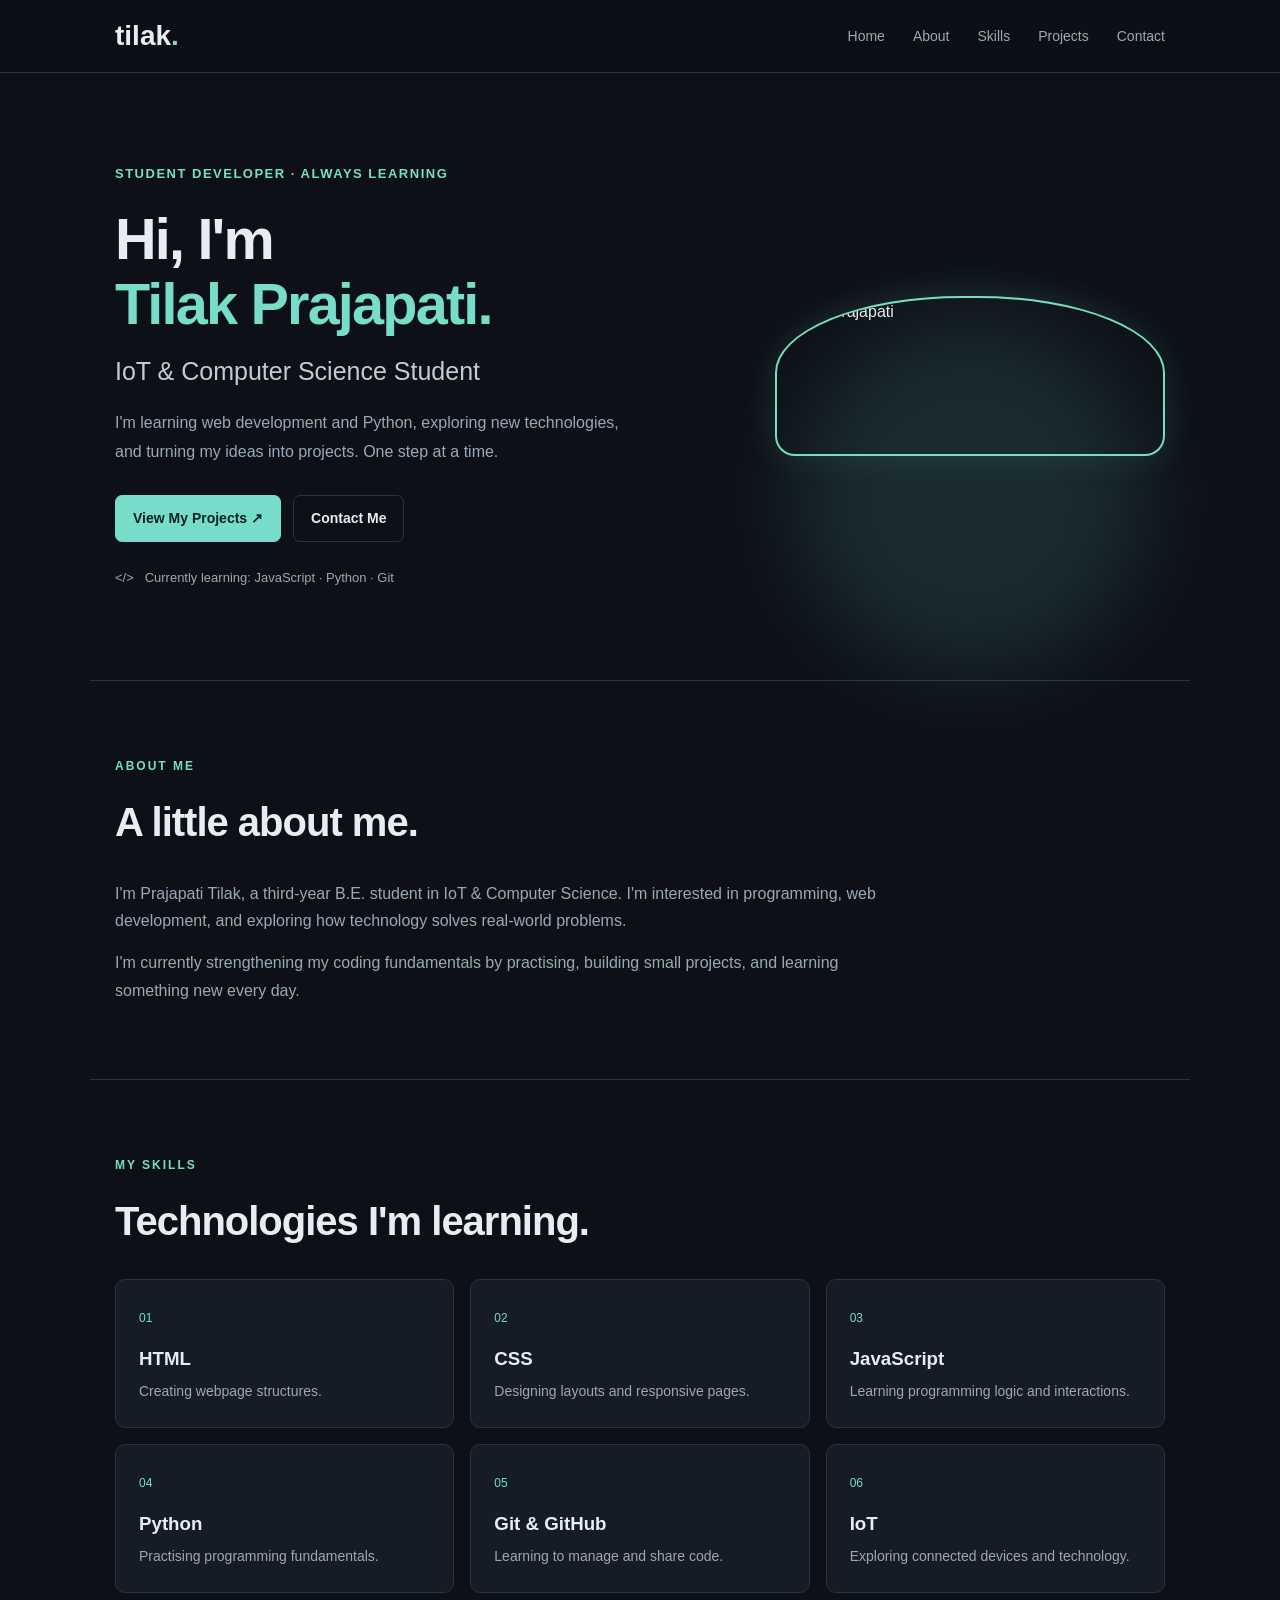
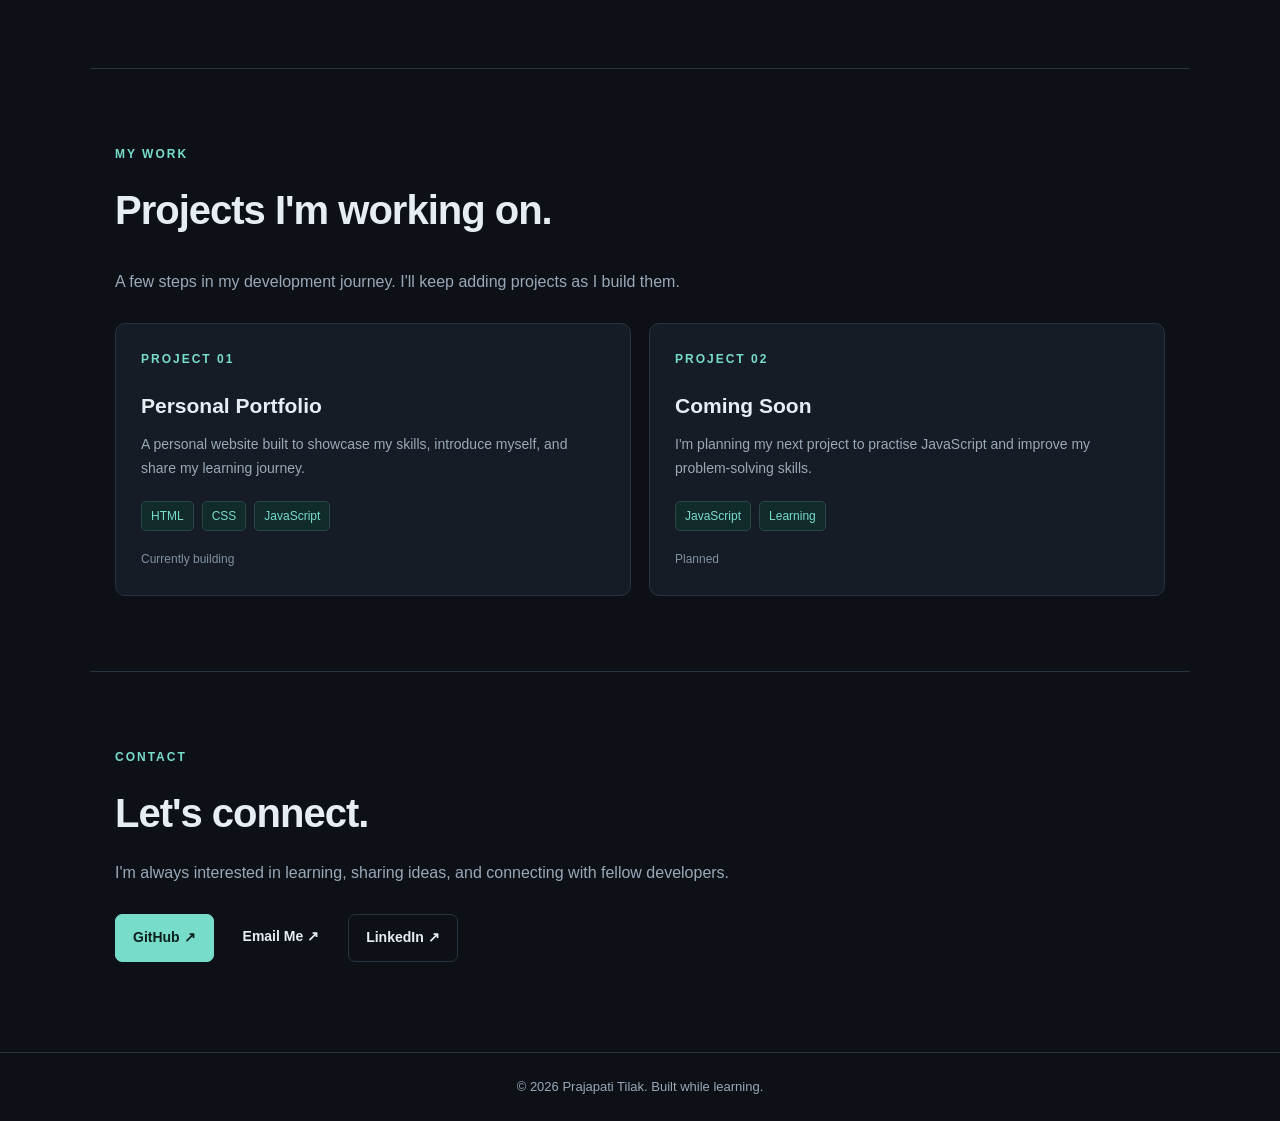
==== index.html @ 2ccaae22 "Update index.html" ====
<!DOCTYPE html>
<html lang="en">
<head>
    <meta charset="UTF-8">
    <meta name="viewport" content="width=device-width, initial-scale=1.0">

    <title>Prajapati Tilak | Developer Portfolio</title>

    <meta name="description"
          content="Prajapati Tilak — B.E. IoT and Computer Science student learning web development and Python.">

    <link rel="stylesheet" href="style.css">
</head>

<body>

    <!-- Navigation -->
    <header>
        <nav class="navbar">
            <a href="#home" class="logo">tilak<span>.</span></a>

            <button class="menu-btn" id="menuBtn" aria-label="Toggle menu">
                ☰
            </button>

            <ul class="nav-links" id="navLinks">
                <li><a href="#home">Home</a></li>
                <li><a href="#about">About</a></li>
                <li><a href="#skills">Skills</a></li>
                <li><a href="#projects">Projects</a></li>
                <li><a href="#contact">Contact</a></li>
            </ul>
        </nav>

    </header>

    <main>
<!-- Home -->
<section class="hero" id="home">

    <div class="hero-content">

        <p class="tagline">
            STUDENT DEVELOPER · ALWAYS LEARNING
        </p>

        <h1>
            Hi, I'm<br>
            <span class="hero-name">Tilak Prajapati.</span>
        </h1>

        <h2>IoT & Computer Science Student</h2>

        <p class="intro">
            I'm learning web development and Python,
            exploring new technologies, and turning
            my ideas into projects. One step at a time.
        </p>

        <div class="hero-buttons">
            <a href="#projects" class="btn primary-btn">
                View My Projects ↗
            </a>

            <a href="#contact" class="btn secondary-btn">
                Contact Me
            </a>
        </div>

        <p class="learning">
            &lt;/&gt; &nbsp; Currently learning: JavaScript · Python · Git
        </p>

    </div>

    <div class="hero-image">
        <div class="photo-glow"></div>

      <img
    src="./images/my photo.jpg"
    alt="Tilak Prajapati"
    class="profile-photo"
>
    </div>

</section>

        <!-- About -->
        <section class="section" id="about">
            <p class="section-label">ABOUT ME</p>

            <h2>A little about me.</h2>

            <div class="about-content">
                <p>
                    I'm Prajapati Tilak, a third-year B.E. student in
                    IoT & Computer Science. I'm interested in programming,
                    web development, and exploring how technology solves
                    real-world problems.
                </p>

                <p>
                    I'm currently strengthening my coding fundamentals
                    by practising, building small projects, and learning
                    something new every day.
                </p>
            </div>
        </section>

        <!-- Skills -->
        <section class="section" id="skills">
            <p class="section-label">MY SKILLS</p>

            <h2>Technologies I'm learning.</h2>

            <div class="skills-grid">
                <div class="card">
                    <span class="number">01</span>
                    <h3>HTML</h3>
                    <p>Creating webpage structures.</p>
                </div>

                <div class="card">
                    <span class="number">02</span>
                    <h3>CSS</h3>
                    <p>Designing layouts and responsive pages.</p>
                </div>

                <div class="card">
                    <span class="number">03</span>
                    <h3>JavaScript</h3>
                    <p>Learning programming logic and interactions.</p>
                </div>

                <div class="card">
                    <span class="number">04</span>
                    <h3>Python</h3>
                    <p>Practising programming fundamentals.</p>
                </div>

                <div class="card">
                    <span class="number">05</span>
                    <h3>Git & GitHub</h3>
                    <p>Learning to manage and share code.</p>
                </div>

                <div class="card">
                    <span class="number">06</span>
                    <h3>IoT</h3>
                    <p>Exploring connected devices and technology.</p>
                </div>
            </div>
        </section>

        <!-- Projects -->
        <section class="section" id="projects">
            <p class="section-label">MY WORK</p>

            <h2>Projects I'm working on.</h2>

            <p class="section-description">
                A few steps in my development journey.
                I'll keep adding projects as I build them.
            </p>

            <div class="projects-grid">

                <article class="project-card">
                    <p class="project-label">PROJECT 01</p>

                    <h3>Personal Portfolio</h3>

                    <p>
                        A personal website built to showcase my skills,
                        introduce myself, and share my learning journey.
                    </p>

                    <div class="tech">
                        <span>HTML</span>
                        <span>CSS</span>
                        <span>JavaScript</span>
                    </div>

                    <p class="project-status">Currently building</p>
                </article>

                <article class="project-card">
                    <p class="project-label">PROJECT 02</p>

                    <h3>Coming Soon</h3>

                    <p>
                        I'm planning my next project to practise JavaScript
                        and improve my problem-solving skills.
                    </p>

                    <div class="tech">
                        <span>JavaScript</span>
                        <span>Learning</span>
                    </div>

                    <p class="project-status">Planned</p>
                </article>

            </div>
        </section>

        <!-- Contact -->
        <section class="section contact-section" id="contact">
            <p class="section-label">CONTACT</p>

            <h2>Let's connect.</h2>

            <p class="section-description">
                I'm always interested in learning, sharing ideas,
                and connecting with fellow developers.
            </p>

            <div class="contact-buttons">
                <!-- Replace YOUR_GITHUB_USERNAME with your username -->
                <a
                    href="https://github.com/tilakprajapati-2607"
                    class="btn primary-btn"
                    target="_blank"
                    rel="noopener noreferrer">
                    GitHub ↗
                </a>

                <!-- Replace YOUR_EMAIL with your email -->
                <a href="mailto:tilakprajapati2607@gmail.com" class="btn se     dary-btn">
                    Email Me ↗
                </a>

                <a
                    href="https://www.linkedin.com/in/tilak-prajapati-20487b446/"
                    class="btn secondary-btn"
                    target="_blank"
                    rel="noopener noreferrer">
                    LinkedIn ↗
                </a>    
            </div>
        </section>

    </main>

    <!-- Footer -->
    <footer>
        <p>© <span id="year"></span> Prajapati Tilak. Built while learning.</p>
    </footer>

    <script src="script.js"></script>

</body>
</html>
---- style.css ----
/* Basic setup */
* {
    margin: 0;
    padding: 0;
    box-sizing: border-box;
}

:root {
    --background: #0d1117;
    --card: #151c25;
    --text: #e6edf3;
    --muted: #9aa8b8;
    --accent: #78dcca;
    --border: #283341;
}

html {
    scroll-behavior: smooth;
    scroll-padding-top: 85px;
}

body {
    font-family: Arial, Helvetica, sans-serif;
    background: var(--background);
    color: var(--text);
    line-height: 1.7;
}

a {
    color: inherit;
    text-decoration: none;
}

/* Navigation */
header {
    position: sticky;
    top: 0;
    z-index: 100;
    background: rgba(13, 17, 23, 0.95);
    border-bottom: 1px solid var(--border);
}

.navbar {
    max-width: 1100px;
    min-height: 72px;
    margin: auto;
    padding: 0 25px;
    display: flex;
    align-items: center;
    justify-content: space-between;
}

.logo {
    font-size: 28px;
    font-weight: bold;
}

.logo span {
    color: var(--accent);
}

.nav-links {
    display: flex;
    align-items: center;
    gap: 28px;
    list-style: none;
}

.nav-links a {
    color: var(--muted);
    font-size: 14px;
    transition: color 0.2s;
}

.nav-links a:hover {
    color: var(--accent);
}

.menu-btn {
    display: none;
    background: transparent;
    border: 1px solid var(--border);
    color: var(--text);
    border-radius: 6px;
    padding: 6px 10px;
    font-size: 20px;
    cursor: pointer;
}

/* Home section */
.hero {
    max-width: 1100px;
    margin: auto;
    padding: 125px 25px 110px;
}

.tagline,
.section-label,
.project-label {
    color: var(--accent);
    font-size: 12px;
    letter-spacing: 2px;
    font-weight: bold;
}

.hero h1 {
    margin-top: 22px;
    font-size: clamp(38px, 7vw, 72px);
    line-height: 1.15;
    letter-spacing: -2px;
}

.hero h1 span {
    color: var(--accent);
}

.hero h2 {
    margin-top: 18px;
    font-size: clamp(20px, 3vw, 28px);
    color: #c2ccd7;
    font-weight: normal;
}

.intro {
    max-width: 620px;
    margin-top: 18px;
    color: var(--muted);
    font-size: 17px;
}

.hero-buttons,
.contact-buttons {
    display: flex;
    gap: 12px;
    flex-wrap: wrap;
    margin-top: 28px;
}

.btn {
    display: inline-block;
    padding: 11px 17px;
    border-radius: 7px;
    font-size: 14px;
    font-weight: bold;
    transition: transform 0.2s, background 0.2s;
}

.btn:hover {
    transform: translateY(-2px);
}

.primary-btn {
    background: var(--accent);
    color: #0b211d;
    border: 1px solid var(--accent);
}

.primary-btn:hover {
    background: #a0ebdf;
}

.secondary-btn {
    border: 1px solid var(--border);
    color: var(--text);
}

.secondary-btn:hover {
    border-color: var(--accent);
}

.learning {
    margin-top: 25px;
    color: #8190a1;
    font-size: 13px;
}

/* Common sections */
.section {
    max-width: 1100px;
    margin: auto;
    padding: 75px 25px;
    border-top: 1px solid var(--border);
}

.section h2 {
    margin-top: 12px;
    margin-bottom: 24px;
    font-size: clamp(27px, 4vw, 40px);
    letter-spacing: -1px;
}

.about-content {
    max-width: 780px;
    color: var(--muted);
}

.about-content p + p {
    margin-top: 15px;
}

.section-description {
    max-width: 650px;
    color: var(--muted);
    margin-bottom: 28px;
}

/* Skills */
.skills-grid {
    display: grid;
    grid-template-columns: repeat(3, 1fr);
    gap: 16px;
}

.card {
    padding: 23px;
    background: var(--card);
    border: 1px solid var(--border);
    border-radius: 10px;
    transition: border-color 0.2s, transform 0.2s;
}

.card:hover {
    border-color: var(--accent);
    transform: translateY(-3px);
}

.number {
    color: var(--accent);
    font-size: 12px;
}

.card h3 {
    margin-top: 13px;
    margin-bottom: 5px;
}

.card p {
    color: var(--muted);
    font-size: 14px;
}

/* Projects */
.projects-grid {
    display: grid;
    grid-template-columns: repeat(2, 1fr);
    gap: 18px;
}

.project-card {
    padding: 25px;
    background: var(--card);
    border: 1px solid var(--border);
    border-radius: 10px;
    transition: border-color 0.2s, transform 0.2s;
}

.project-card:hover {
    border-color: var(--accent);
    transform: translateY(-3px);
}

.project-card h3 {
    margin: 18px 0 10px;
    font-size: 21px;
}

.project-card > p:not(.project-label):not(.project-status) {
    color: var(--muted);
    font-size: 14px;
}

.tech {
    display: flex;
    gap: 8px;
    flex-wrap: wrap;
    margin-top: 20px;
}

.tech span {
    padding: 4px 9px;
    color: var(--accent);
    background: #102b29;
    border: 1px solid #294744;
    border-radius: 5px;
    font-size: 12px;
}

.project-status {
    margin-top: 18px;
    color: #8190a1;
    font-size: 12px;
}

/* Contact */
.contact-section {
    padding-bottom: 90px;
}

.contact-section h2 {
    margin-bottom: 12px;
}

/* Footer */
footer {
    padding: 23px 20px;
    text-align: center;
    border-top: 1px solid var(--border);
    color: var(--muted);
    font-size: 13px;
}

/* Tablet and mobile */
@media (max-width: 750px) {
    .navbar {
        min-height: 65px;
    }

    .menu-btn {
        display: block;
    }

    .nav-links {
        display: none;
        position: absolute;
        top: 64px;
        left: 15px;
        right: 15px;
        padding: 12px;
        background: var(--card);
        border: 1px solid var(--border);
        border-radius: 8px;
        flex-direction: column;
        align-items: stretch;
        gap: 0;
    }

    .nav-links.open {
        display: flex;
    }

    .nav-links a {
        display: block;
        padding: 10px;
    }

    .hero {
        padding-top: 85px;
        padding-bottom: 80px;
    }

    .skills-grid {
        grid-template-columns: repeat(2, 1fr);
    }

    .projects-grid {
        grid-template-columns: 1fr;
    }
}

@media (max-width: 450px) {
    .navbar,
    .hero,
    .section {
        padding-left: 18px;
        padding-right: 18px;
    }

    .skills-grid {
        grid-template-columns: 1fr;
    }

    .hero h1 {
        letter-spacing: -1px;
    }

    .intro {
        font-size: 15px;
    }
}

/* Respect reduced-motion preferences */
@media (prefers-reduced-motion: reduce) {
    html {
        scroll-behavior: auto;
    }

    *,
    *::before,
    *::after {
        transition: none !important;
    }
}
/* Profile Photo */
.profile-photo-container {
    display: flex;
    justify-content: center;
    margin-bottom: 25px;
}

.profile-photo {
    width: 160px;
    height: 160px;
    object-fit: cover;
    border-radius: 50%;
    border: 3px solid var(--accent);
    display: block;
}

/* Mobile Photo */
@media (max-width: 450px) {
    .profile-photo {
        width: 125px;
        height: 125px;
    }
}

/* ===== Updated Home Hero ===== */

.hero {
    max-width: 1100px;
    min-height: 600px;
    margin: auto;
    padding: 90px 25px;
    display: grid;
    grid-template-columns: 1.15fr 0.85fr;
    align-items: center;
    gap: 35px;
}

.hero-content {
    min-width: 0;
    position: relative;
    z-index: 1;
}

.hero .tagline {
    font-size: 13px;
    letter-spacing: 1.5px;
    color: var(--accent);
    font-weight: bold;
}

.hero h1 {
    margin-top: 22px;
    font-size: clamp(38px, 4.5vw, 60px);
    line-height: 1.12;
    letter-spacing: -1.8px;
    overflow-wrap: anywhere;
}

.hero-name {
    color: var(--accent);
    font-weight: 800;
}

.hero h2 {
    margin-top: 18px;
    font-size: clamp(19px, 2.2vw, 25px);
    line-height: 1.4;
}

.hero .intro {
    max-width: 520px;
    margin-top: 20px;
    font-size: 16px;
    line-height: 1.8;
    color: var(--muted);
}

.hero-buttons {
    display: flex;
    flex-wrap: wrap;
    gap: 12px;
    margin-top: 28px;
}

.hero .learning {
    margin-top: 25px;
    color: var(--muted);
    font-size: 13px;
}

.hero-image {
    width: 100%;
    max-width: 390px;
    justify-self: end;
    position: relative;
    isolation: isolate;
}

.profile-photo {
    display: block;
    width: 100%;
    aspect-ratio: 4 / 5;
    object-fit: cover;
    object-position: center top;
    border-radius: 48% 48% 20px 20px;
    border: 2px solid var(--accent);
    position: relative;
    z-index: 1;
    box-shadow: 0 0 35px rgba(120, 220, 202, 0.13);
}

.photo-glow {
    position: absolute;
    width: 90%;
    aspect-ratio: 1;
    border-radius: 50%;
    background: rgba(120, 220, 202, 0.13);
    filter: blur(45px);
    top: 15%;
    left: 5%;
    z-index: 0;
}

/* Tablet */
@media (max-width: 800px) {
    .hero {
        grid-template-columns: 1fr 0.75fr;
        gap: 22px;
        padding-top: 75px;
        padding-bottom: 75px;
    }

    .hero-image {
        max-width: 290px;
    }

    .hero h1 {
        font-size: clamp(34px, 5vw, 46px);
        letter-spacing: -1px;
    }

    .hero .intro {
        font-size: 15px;
    }
}

/* Mobile */
@media (max-width: 600px) {
    .hero {
        grid-template-columns: 1fr;
        text-align: center;
        padding: 55px 20px;
        gap: 35px;
    }

    .hero-content {
        order: 1;
    }

    .hero-image {
        order: 2;
        width: 70%;
        max-width: 250px;
        justify-self: center;
    }

    .hero h1 {
        font-size: clamp(36px, 9vw, 48px);
        letter-spacing: -1px;
    }

    .hero .intro {
        margin-left: auto;
        margin-right: auto;
    }

    .hero-buttons {
        justify-content: center;
    }

    .hero .learning {
        line-height: 1.8;
    }
}

/* Small mobile screens */
@media (max-width: 380px) {
    .hero {
        padding-left: 16px;
        padding-right: 16px;
    }

    .hero h1 {
        font-size: 34px;
    }

    .hero-buttons .btn {
        width: 100%;
        text-align: center;
    }

    .hero-image {
        width: 78%;
    }
}
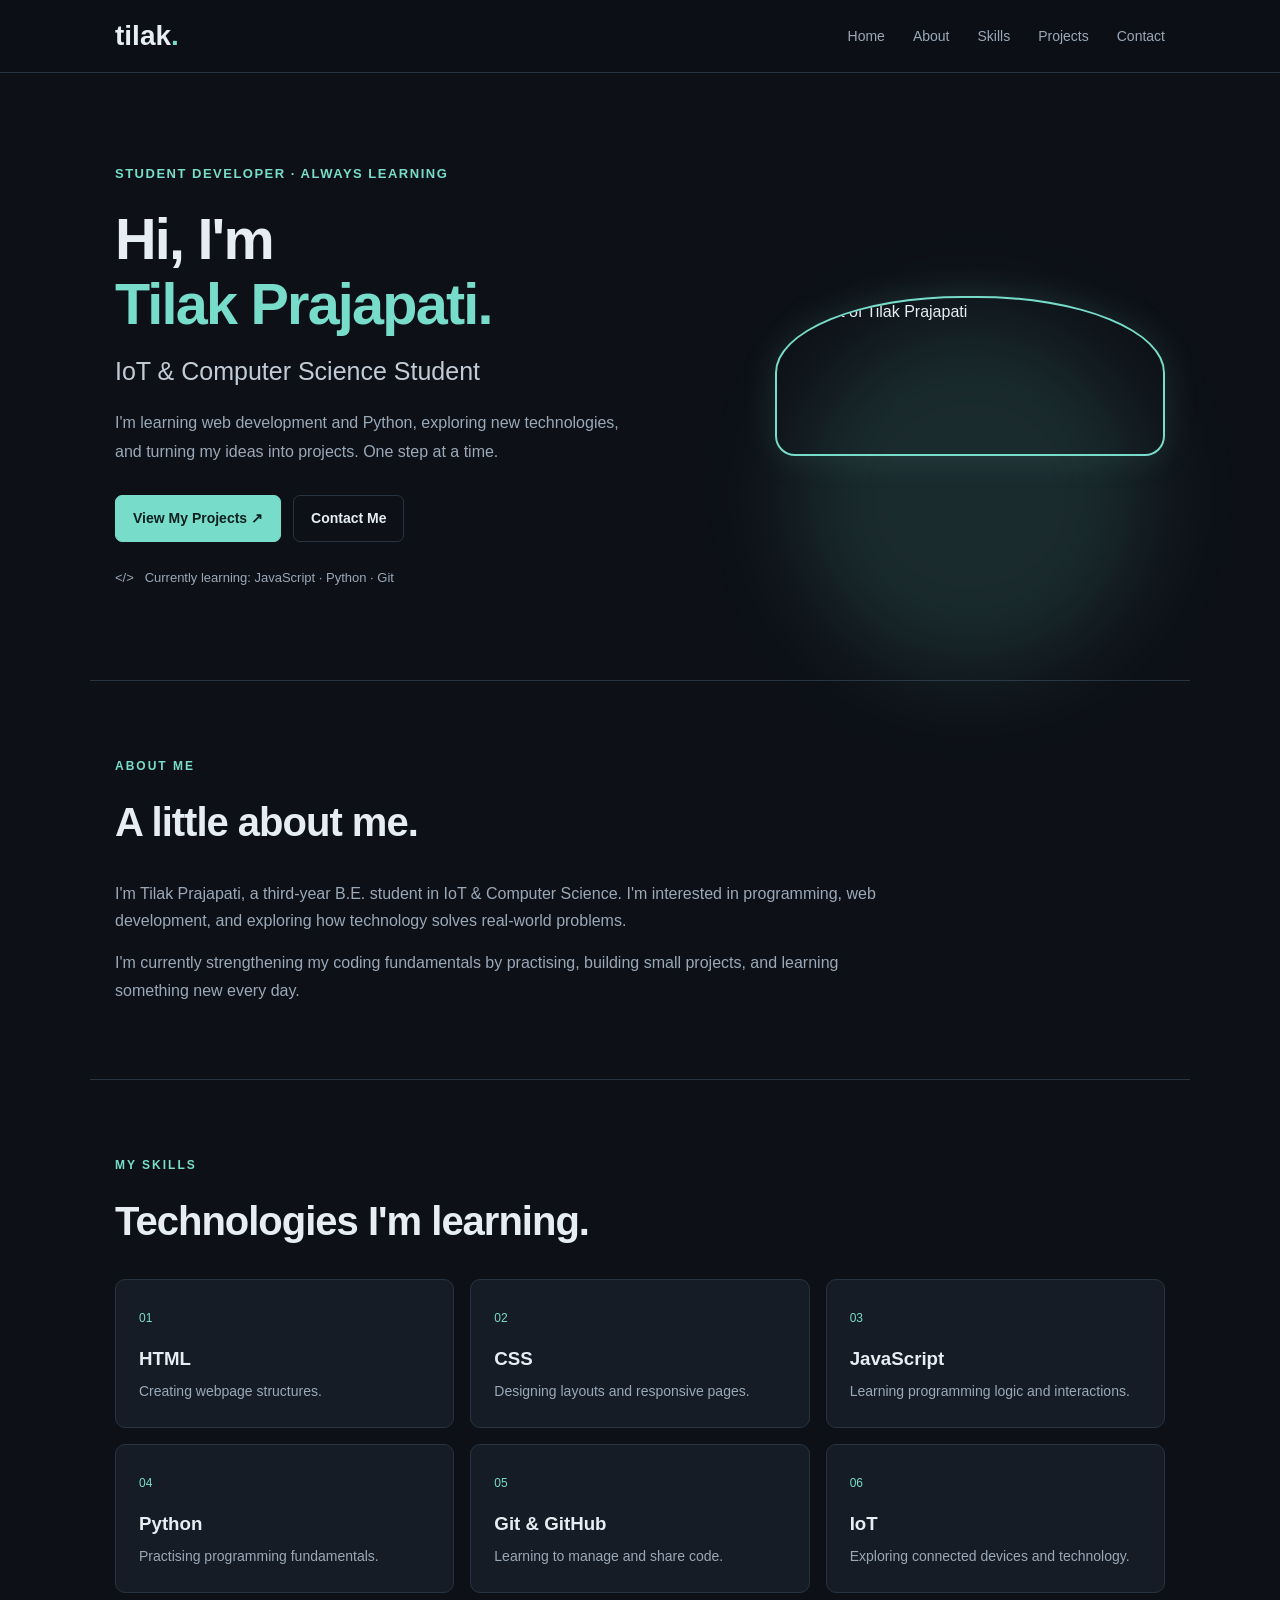
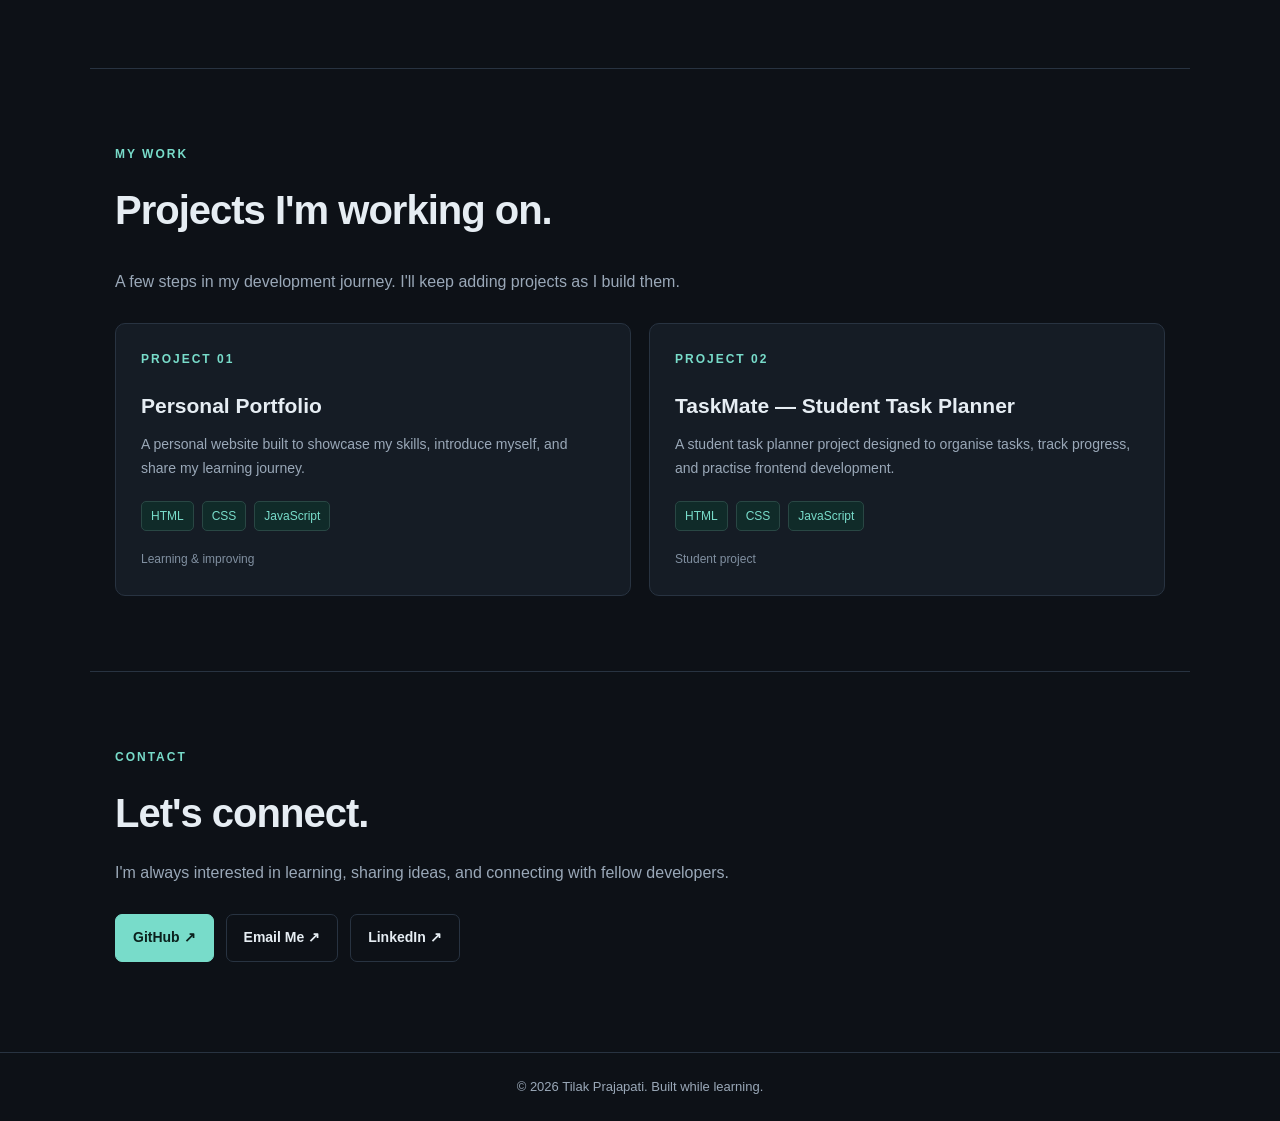
==== commit 7157808f: "Update index.html" ====
--- a/index.html
+++ b/index.html
@@ -4,10 +4,12 @@
     <meta charset="UTF-8">
     <meta name="viewport" content="width=device-width, initial-scale=1.0">
 
-    <title>Prajapati Tilak | Developer Portfolio</title>
+    <title>Tilak Prajapati | Developer Portfolio</title>
 
     <meta name="description"
-          content="Prajapati Tilak — B.E. IoT and Computer Science student learning web development and Python.">
+          content="Tilak Prajapati — B.E. IoT and Computer Science student learning web development and Python.">
+
+    <meta name="theme-color" content="#0d1117">
 
     <link rel="stylesheet" href="style.css">
 </head>
@@ -19,7 +21,12 @@
         <nav class="navbar">
             <a href="#home" class="logo">tilak<span>.</span></a>
 
-            <button class="menu-btn" id="menuBtn" aria-label="Toggle menu">
+            <button
+                class="menu-btn"
+                id="menuBtn"
+                aria-label="Toggle navigation menu"
+                aria-expanded="false"
+                aria-controls="navLinks">
                 ☰
             </button>
 
@@ -31,70 +38,73 @@
                 <li><a href="#contact">Contact</a></li>
             </ul>
         </nav>
-
     </header>
 
     <main>
-<!-- Home -->
-<section class="hero" id="home">
-
-    <div class="hero-content">
-
-        <p class="tagline">
-            STUDENT DEVELOPER · ALWAYS LEARNING
-        </p>
-
-        <h1>
-            Hi, I'm<br>
-            <span class="hero-name">Tilak Prajapati.</span>
-        </h1>
-
-        <h2>IoT & Computer Science Student</h2>
-
-        <p class="intro">
-            I'm learning web development and Python,
-            exploring new technologies, and turning
-            my ideas into projects. One step at a time.
-        </p>
-
-        <div class="hero-buttons">
-            <a href="#projects" class="btn primary-btn">
-                View My Projects ↗
-            </a>
-
-            <a href="#contact" class="btn secondary-btn">
-                Contact Me
-            </a>
-        </div>
-
-        <p class="learning">
-            &lt;/&gt; &nbsp; Currently learning: JavaScript · Python · Git
-        </p>
-
-    </div>
-
-    <div class="hero-image">
-        <div class="photo-glow"></div>
-
-      <img
-    src="./images/my photo.jpg"
-    alt="Tilak Prajapati"
-    class="profile-photo"
->
-    </div>
-
-</section>
+
+        <!-- Home / Hero -->
+        <section class="hero" id="home">
+
+            <div class="hero-content">
+
+                <p class="tagline">STUDENT DEVELOPER · ALWAYS LEARNING</p>
+
+                <h1>
+                    Hi, I'm<br>
+                    <span class="hero-name">Tilak Prajapati.</span>
+                </h1>
+
+                <h2>IoT &amp; Computer Science Student</h2>
+
+                <p class="intro">
+                    I'm learning web development and Python, exploring new
+                    technologies, and turning my ideas into projects.
+                    One step at a time.
+                </p>
+
+                <div class="hero-buttons">
+                    <a href="#projects" class="btn primary-btn">
+                        View My Projects ↗
+                    </a>
+
+                    <a href="#contact" class="btn secondary-btn">
+                        Contact Me
+                    </a>
+                </div>
+
+                <p class="learning">
+                    &lt;/&gt; &nbsp; Currently learning: JavaScript · Python · Git
+                </p>
+
+            </div>
+
+            <!-- Profile Photo -->
+            <div class="hero-image">
+                <div class="photo-glow"></div>
+
+                <img
+                    src="./picture/my-photo.jpg"
+                    alt="Portrait of Tilak Prajapati"
+                    class="profile-photo"
+                    width="400"
+                    height="500"
+                    fetchpriority="high"
+                >
+            </div>
+
+        </section>
 
         <!-- About -->
         <section class="section" id="about">
+
             <p class="section-label">ABOUT ME</p>
 
             <h2>A little about me.</h2>
 
             <div class="about-content">
                 <p>
-                    I'm Prajapati Tilak, a third-year B.E. student in
-                    IoT & Computer Science. I'm interested in programming,
+                    I'm Tilak Prajapati, a third-year B.E. student in
+                    IoT &amp; Computer Science. I'm interested in programming,
                     web development, and exploring how technology solves
                     real-world problems.
                 </p>
@@ -105,55 +115,61 @@
                     something new every day.
                 </p>
             </div>
+
         </section>
 
         <!-- Skills -->
         <section class="section" id="skills">
+
             <p class="section-label">MY SKILLS</p>
 
             <h2>Technologies I'm learning.</h2>
 
             <div class="skills-grid">
-                <div class="card">
+
+                <article class="card">
                     <span class="number">01</span>
                     <h3>HTML</h3>
                     <p>Creating webpage structures.</p>
-                </div>
-
-                <div class="card">
+                </article>
+
+                <article class="card">
                     <span class="number">02</span>
                     <h3>CSS</h3>
                     <p>Designing layouts and responsive pages.</p>
-                </div>
-
-                <div class="card">
+                </article>
+
+                <article class="card">
                     <span class="number">03</span>
                     <h3>JavaScript</h3>
                     <p>Learning programming logic and interactions.</p>
-                </div>
-
-                <div class="card">
+                </article>
+
+                <article class="card">
                     <span class="number">04</span>
                     <h3>Python</h3>
                     <p>Practising programming fundamentals.</p>
-                </div>
-
-                <div class="card">
+                </article>
+
+                <article class="card">
                     <span class="number">05</span>
-                    <h3>Git & GitHub</h3>
+                    <h3>Git &amp; GitHub</h3>
                     <p>Learning to manage and share code.</p>
-                </div>
-
-                <div class="card">
+                </article>
+
+                <article class="card">
                     <span class="number">06</span>
                     <h3>IoT</h3>
                     <p>Exploring connected devices and technology.</p>
-                </div>
-            </div>
+                </article>
+
+            </div>
+
         </section>
 
         <!-- Projects -->
         <section class="section" id="projects">
+
             <p class="section-label">MY WORK</p>
 
             <h2>Projects I'm working on.</h2>
@@ -181,32 +197,35 @@
                         <span>JavaScript</span>
                     </div>
 
-                    <p class="project-status">Currently building</p>
+                    <p class="project-status">Learning &amp; improving</p>
                 </article>
 
                 <article class="project-card">
                     <p class="project-label">PROJECT 02</p>
 
-                    <h3>Coming Soon</h3>
+                    <h3>TaskMate — Student Task Planner</h3>
 
                     <p>
-                        I'm planning my next project to practise JavaScript
-                        and improve my problem-solving skills.
+                        A student task planner project designed to organise
+                        tasks, track progress, and practise frontend development.
                     </p>
 
                     <div class="tech">
+                        <span>HTML</span>
+                        <span>CSS</span>
                         <span>JavaScript</span>
-                        <span>Learning</span>
                     </div>
 
-                    <p class="project-status">Planned</p>
-                </article>
-
-            </div>
+                    <p class="project-status">Student project</p>
+                </article>
+
+            </div>
+
         </section>
 
         <!-- Contact -->
         <section class="section contact-section" id="contact">
+
             <p class="section-label">CONTACT</p>
 
             <h2>Let's connect.</h2>
@@ -217,7 +236,7 @@
             </p>
 
             <div class="contact-buttons">
-                <!-- Replace YOUR_GITHUB_USERNAME with your username -->
+
                 <a
                     href="https://github.com/tilakprajapati-2607"
                     class="btn primary-btn"
@@ -226,8 +245,9 @@
                     GitHub ↗
                 </a>
 
-                <!-- Replace YOUR_EMAIL with your email -->
-                <a href="mailto:tilakprajapati2607@gmail.com" class="btn se     dary-btn">
+                <a
+                    href="mailto:tilakprajapati2607@gmail.com"
+                    class="btn secondary-btn">
                     Email Me ↗
                 </a>
 
@@ -237,15 +257,19 @@
                     target="_blank"
                     rel="noopener noreferrer">
                     LinkedIn ↗
-                </a>    
-            </div>
+                </a>
+
+            </div>
+
         </section>
 
     </main>
 
     <!-- Footer -->
     <footer>
-        <p>© <span id="year"></span> Prajapati Tilak. Built while learning.</p>
+        <p>
+            © <span id="year"></span> Tilak Prajapati. Built while learning.
+        </p>
     </footer>
 
     <script src="script.js"></script>
--- a/style.css
+++ b/style.css
@@ -595,3 +595,49 @@
         width: 78%;
     }
 }
+
+/* Profile photo - right side */
+.hero-image {
+    width: 100%;
+    max-width: 390px;
+    justify-self: end;
+    position: relative;
+}
+
+.profile-photo {
+    display: block;
+    width: 100%;
+    aspect-ratio: 4 / 5;
+    object-fit: cover;
+    object-position: center top;
+    border-radius: 48% 48% 20px 20px;
+    border: 2px solid var(--accent);
+    position: relative;
+    z-index: 1;
+}
+
+.photo-glow {
+    position: absolute;
+    width: 90%;
+    aspect-ratio: 1;
+    border-radius: 50%;
+    background: rgba(120, 220, 202, 0.13);
+    filter: blur(45px);
+    top: 15%;
+    left: 5%;
+    z-index: 0;
+}
+
+/* Mobile responsive */
+@media (max-width: 600px) {
+    .hero {
+        grid-template-columns: 1fr;
+        text-align: center;
+    }
+
+    .hero-image {
+        width: 70%;
+        max-width: 250px;
+        justify-self: center;
+    }
+}
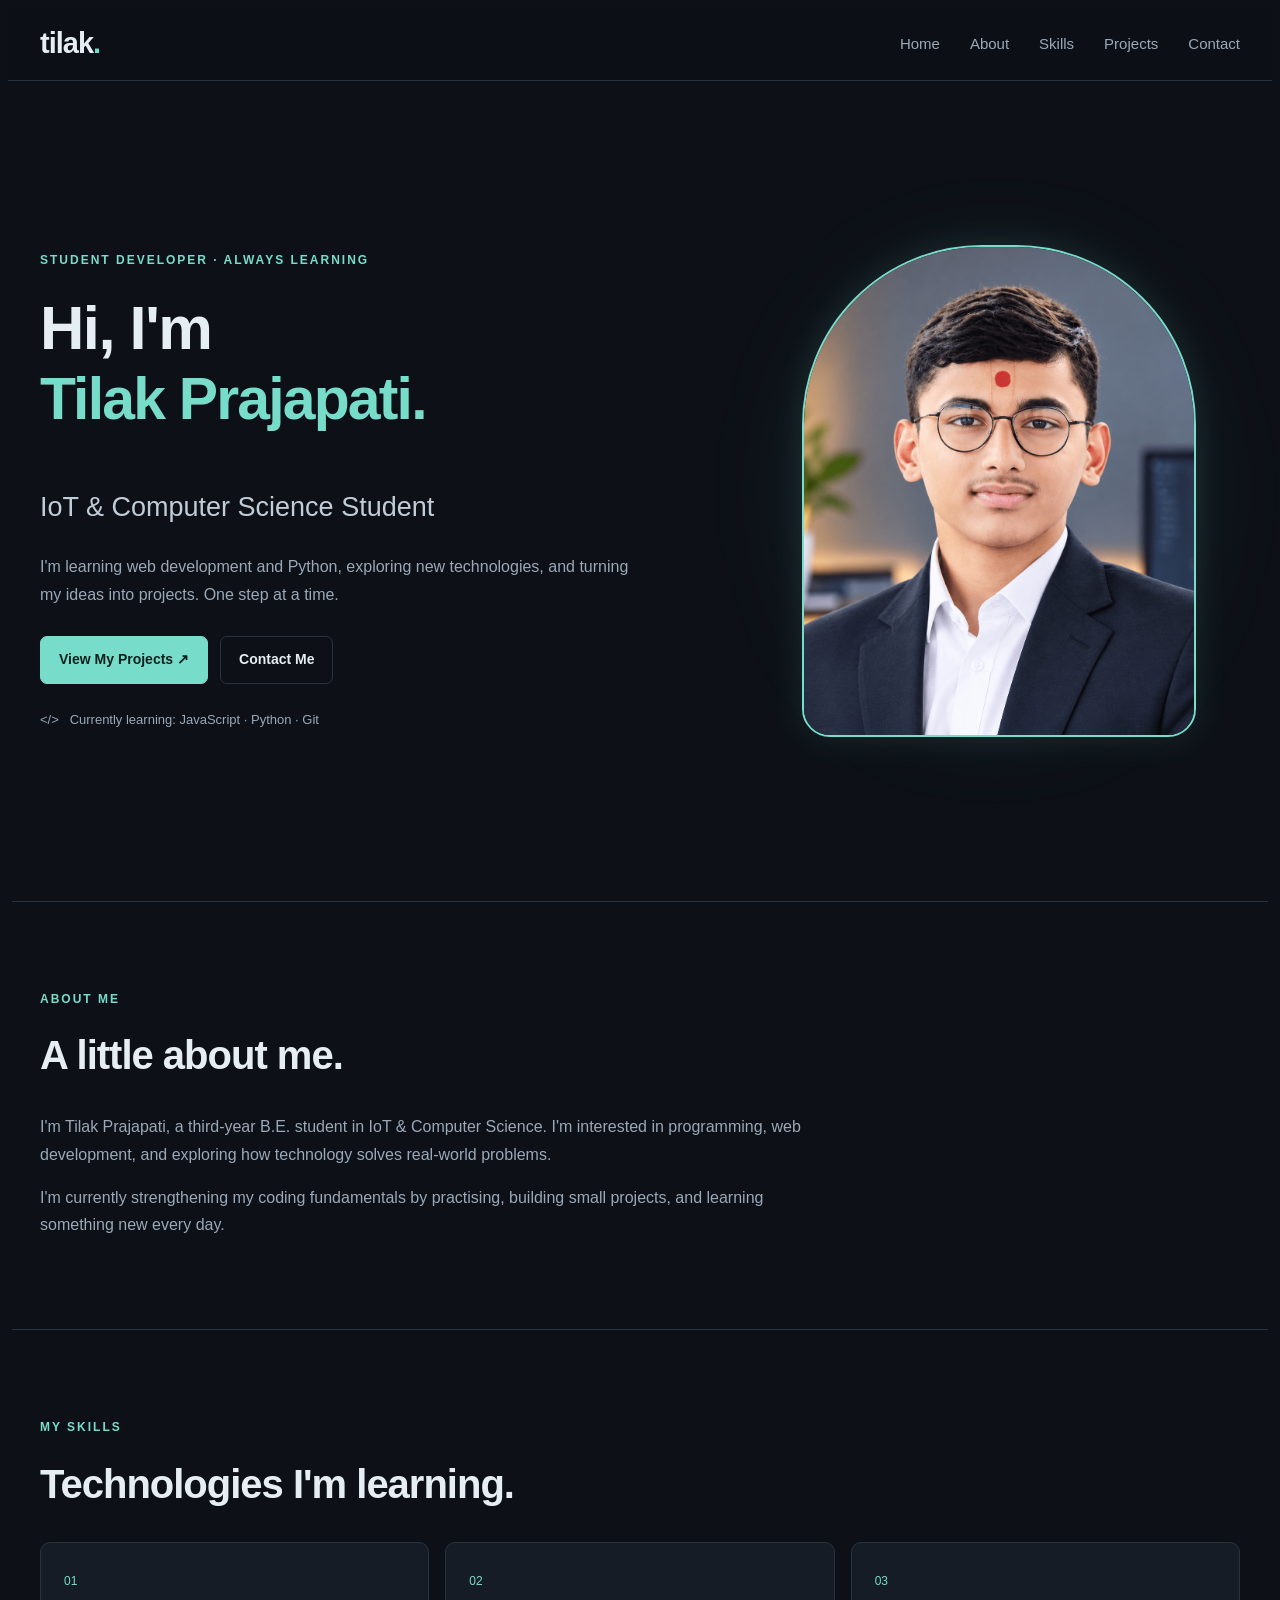
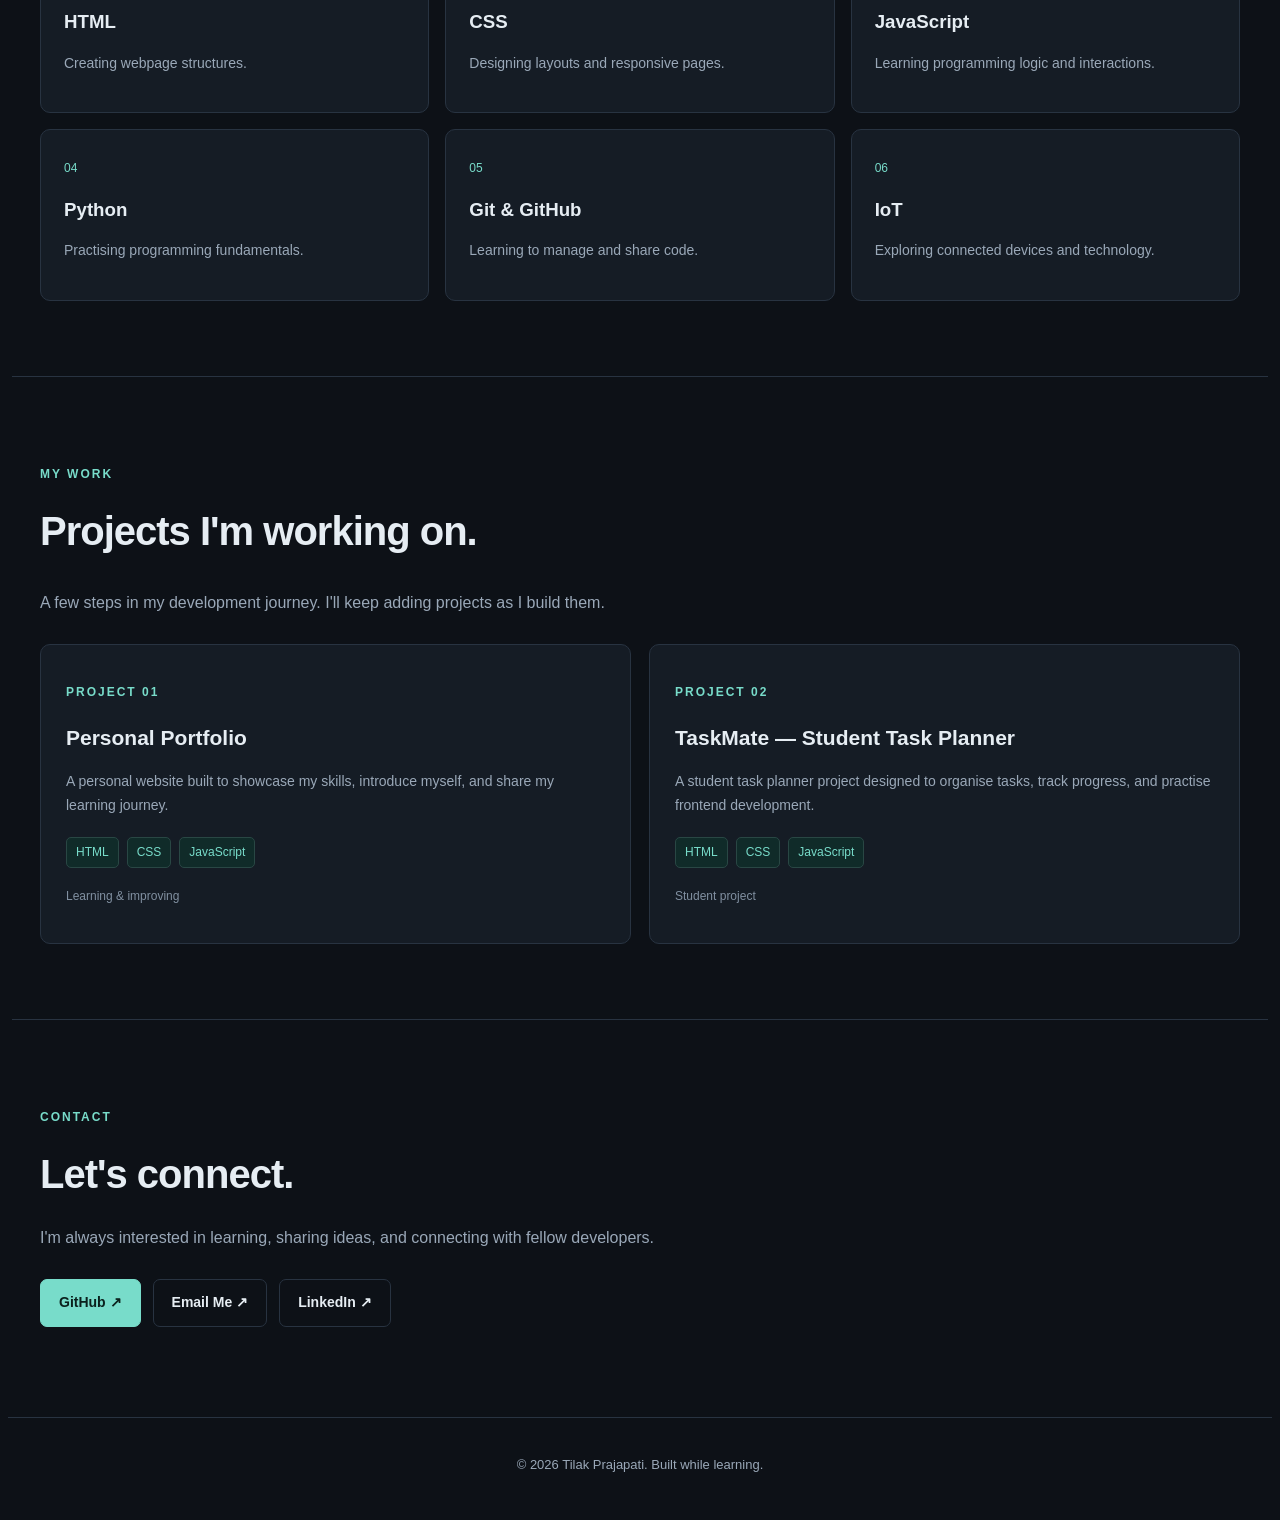
==== commit 81b85bbf: "Update index.html" ====
--- a/index.html
+++ b/index.html
@@ -81,15 +81,11 @@
             <!-- Profile Photo -->
             <div class="hero-image">
                 <div class="photo-glow"></div>
-
-                <img
-                    src="./picture/my-photo.jpg"
-                    alt="Portrait of Tilak Prajapati"
-                    class="profile-photo"
-                    width="400"
-                    height="500"
-                    fetchpriority="high"
-                >
+<img
+    src="./my-photo.jpg"
+    alt="Tilak Prajapati"
+    class="profile-photo"
+>
             </div>
 
         </section>
--- a/style.css
+++ b/style.css
@@ -1,4 +1,5 @@
-/* Basic setup */
+```css
+/* ===== Basic Setup ===== */
 * {
     margin: 0;
     padding: 0;
@@ -20,10 +21,11 @@
 }
 
 body {
-    font-family: Arial, Helvetica, sans-serif;
+    font-family: "Segoe UI", Arial, Helvetica, sans-serif;
     background: var(--background);
     color: var(--text);
     line-height: 1.7;
+    overflow-x: hidden;
 }
 
 a {
@@ -31,28 +33,35 @@
     text-decoration: none;
 }
 
-/* Navigation */
+img {
+    max-width: 100%;
+    display: block;
+}
+
+/* ===== Navigation ===== */
 header {
     position: sticky;
     top: 0;
     z-index: 100;
-    background: rgba(13, 17, 23, 0.95);
+    background: rgba(13, 17, 23, 0.96);
     border-bottom: 1px solid var(--border);
+    backdrop-filter: blur(12px);
 }
 
 .navbar {
-    max-width: 1100px;
+    max-width: 1200px;
     min-height: 72px;
     margin: auto;
-    padding: 0 25px;
+    padding: 0 28px;
     display: flex;
     align-items: center;
     justify-content: space-between;
 }
 
 .logo {
-    font-size: 28px;
-    font-weight: bold;
+    font-size: 29px;
+    font-weight: 800;
+    letter-spacing: -1px;
 }
 
 .logo span {
@@ -62,14 +71,14 @@
 .nav-links {
     display: flex;
     align-items: center;
-    gap: 28px;
+    gap: 30px;
     list-style: none;
 }
 
 .nav-links a {
     color: var(--muted);
-    font-size: 14px;
-    transition: color 0.2s;
+    font-size: 15px;
+    transition: color 0.25s ease;
 }
 
 .nav-links a:hover {
@@ -81,17 +90,26 @@
     background: transparent;
     border: 1px solid var(--border);
     color: var(--text);
-    border-radius: 6px;
-    padding: 6px 10px;
-    font-size: 20px;
+    border-radius: 7px;
+    padding: 6px 11px;
+    font-size: 22px;
     cursor: pointer;
 }
 
-/* Home section */
+/* ===== Hero Section ===== */
 .hero {
-    max-width: 1100px;
+    max-width: 1200px;
+    min-height: 650px;
     margin: auto;
-    padding: 125px 25px 110px;
+    padding: 85px 28px;
+    display: grid;
+    grid-template-columns: 1.15fr 0.85fr;
+    align-items: center;
+    gap: 55px;
+}
+
+.hero-content {
+    min-width: 0;
 }
 
 .tagline,
@@ -100,32 +118,39 @@
     color: var(--accent);
     font-size: 12px;
     letter-spacing: 2px;
-    font-weight: bold;
+    font-weight: 700;
 }
 
 .hero h1 {
     margin-top: 22px;
-    font-size: clamp(38px, 7vw, 72px);
+    font-size: clamp(38px, 4.8vw, 66px);
     line-height: 1.15;
-    letter-spacing: -2px;
-}
-
-.hero h1 span {
+    letter-spacing: -1.5px;
+    font-weight: 750;
+}
+
+.hero-name {
+    display: inline-block;
     color: var(--accent);
+    font-family: "Segoe UI", Arial, sans-serif;
+    font-size: clamp(37px, 4.6vw, 63px);
+    font-weight: 800;
+    letter-spacing: -1.8px;
+    overflow-wrap: anywhere;
 }
 
 .hero h2 {
     margin-top: 18px;
-    font-size: clamp(20px, 3vw, 28px);
+    font-size: clamp(19px, 2.2vw, 27px);
     color: #c2ccd7;
-    font-weight: normal;
+    font-weight: 400;
 }
 
 .intro {
-    max-width: 620px;
+    max-width: 600px;
     margin-top: 18px;
     color: var(--muted);
-    font-size: 17px;
+    font-size: 16px;
 }
 
 .hero-buttons,
@@ -137,12 +162,15 @@
 }
 
 .btn {
-    display: inline-block;
-    padding: 11px 17px;
+    display: inline-flex;
+    align-items: center;
+    justify-content: center;
+    padding: 11px 18px;
     border-radius: 7px;
     font-size: 14px;
-    font-weight: bold;
-    transition: transform 0.2s, background 0.2s;
+    font-weight: 700;
+    transition: transform 0.2s ease, background 0.2s ease,
+        border-color 0.2s ease;
 }
 
 .btn:hover {
@@ -170,15 +198,44 @@
 
 .learning {
     margin-top: 25px;
-    color: #8190a1;
+    color: #9aa8b8;
     font-size: 13px;
 }
 
-/* Common sections */
+/* ===== Profile Photo: Right Side ===== */
+.hero-image {
+    position: relative;
+    width: 100%;
+    max-width: 390px;
+    justify-self: center;
+    isolation: isolate;
+}
+
+.photo-glow {
+    position: absolute;
+    z-index: -1;
+    inset: 12%;
+    background: rgba(120, 220, 202, 0.2);
+    filter: blur(65px);
+    border-radius: 50%;
+}
+
+.profile-photo {
+    width: 100%;
+    aspect-ratio: 4 / 5;
+    object-fit: cover;
+    object-position: center top;
+    border: 2px solid var(--accent);
+    border-radius: 180px 180px 28px 28px;
+    box-shadow: 0 0 35px rgba(120, 220, 202, 0.12);
+    background: var(--card);
+}
+
+/* ===== Common Sections ===== */
 .section {
-    max-width: 1100px;
+    max-width: 1200px;
     margin: auto;
-    padding: 75px 25px;
+    padding: 75px 28px;
     border-top: 1px solid var(--border);
 }
 
@@ -204,10 +261,10 @@
     margin-bottom: 28px;
 }
 
-/* Skills */
+/* ===== Skills ===== */
 .skills-grid {
     display: grid;
-    grid-template-columns: repeat(3, 1fr);
+    grid-template-columns: repeat(3, minmax(0, 1fr));
     gap: 16px;
 }
 
@@ -216,7 +273,7 @@
     background: var(--card);
     border: 1px solid var(--border);
     border-radius: 10px;
-    transition: border-color 0.2s, transform 0.2s;
+    transition: border-color 0.2s ease, transform 0.2s ease;
 }
 
 .card:hover {
@@ -239,10 +296,10 @@
     font-size: 14px;
 }
 
-/* Projects */
+/* ===== Projects ===== */
 .projects-grid {
     display: grid;
-    grid-template-columns: repeat(2, 1fr);
+    grid-template-columns: repeat(2, minmax(0, 1fr));
     gap: 18px;
 }
 
@@ -251,7 +308,7 @@
     background: var(--card);
     border: 1px solid var(--border);
     border-radius: 10px;
-    transition: border-color 0.2s, transform 0.2s;
+    transition: border-color 0.2s ease, transform 0.2s ease;
 }
 
 .project-card:hover {
@@ -291,7 +348,7 @@
     font-size: 12px;
 }
 
-/* Contact */
+/* ===== Contact ===== */
 .contact-section {
     padding-bottom: 90px;
 }
@@ -300,7 +357,7 @@
     margin-bottom: 12px;
 }
 
-/* Footer */
+/* ===== Footer ===== */
 footer {
     padding: 23px 20px;
     text-align: center;
@@ -309,10 +366,37 @@
     font-size: 13px;
 }
 
-/* Tablet and mobile */
-@media (max-width: 750px) {
+/* ===== Tablet ===== */
+@media (max-width: 900px) {
+    .hero {
+        grid-template-columns: 1.1fr 0.9fr;
+        gap: 28px;
+        padding-top: 70px;
+        padding-bottom: 70px;
+    }
+
+    .hero-image {
+        max-width: 320px;
+    }
+
+    .hero h1 {
+        font-size: clamp(36px, 5vw, 52px);
+    }
+
+    .hero-name {
+        font-size: clamp(34px, 4.7vw, 50px);
+    }
+
+    .skills-grid {
+        grid-template-columns: repeat(2, minmax(0, 1fr));
+    }
+}
+
+/* ===== Mobile Navigation and Layout ===== */
+@media (max-width: 650px) {
     .navbar {
         min-height: 65px;
+        padding: 0 18px;
     }
 
     .menu-btn {
@@ -344,41 +428,79 @@
     }
 
     .hero {
-        padding-top: 85px;
-        padding-bottom: 80px;
-    }
-
-    .skills-grid {
-        grid-template-columns: repeat(2, 1fr);
+        min-height: auto;
+        grid-template-columns: 1fr;
+        gap: 38px;
+        padding: 58px 20px 65px;
+    }
+
+    .hero-content {
+        order: 1;
+    }
+
+    .hero-image {
+        order: 2;
+        width: min(75%, 290px);
+        max-width: 290px;
+    }
+
+    .hero h1 {
+        font-size: clamp(35px, 9vw, 48px);
+        letter-spacing: -1px;
+    }
+
+    .hero-name {
+        font-size: clamp(34px, 8.5vw, 46px);
+        letter-spacing: -1.2px;
+    }
+
+    .hero h2 {
+        font-size: 20px;
+    }
+
+    .intro {
+        font-size: 15px;
+    }
+
+    .section {
+        padding: 60px 20px;
     }
 
     .projects-grid {
         grid-template-columns: 1fr;
     }
-}
-
-@media (max-width: 450px) {
-    .navbar,
-    .hero,
-    .section {
-        padding-left: 18px;
-        padding-right: 18px;
+
+    .contact-buttons .btn {
+        flex: 1 1 auto;
+    }
+}
+
+/* ===== Small Mobile ===== */
+@media (max-width: 380px) {
+    .hero {
+        padding-left: 16px;
+        padding-right: 16px;
+    }
+
+    .hero-name {
+        font-size: 32px;
+        letter-spacing: -1px;
+    }
+
+    .hero-buttons .btn {
+        width: 100%;
     }
 
     .skills-grid {
         grid-template-columns: 1fr;
     }
 
-    .hero h1 {
-        letter-spacing: -1px;
-    }
-
-    .intro {
-        font-size: 15px;
-    }
-}
-
-/* Respect reduced-motion preferences */
+    .hero-image {
+        width: 82%;
+    }
+}
+
+/* ===== Accessibility ===== */
 @media (prefers-reduced-motion: reduce) {
     html {
         scroll-behavior: auto;
@@ -388,256 +510,7 @@
     *::before,
     *::after {
         transition: none !important;
-    }
-}
-/* Profile Photo */
-.profile-photo-container {
-    display: flex;
-    justify-content: center;
-    margin-bottom: 25px;
-}
-
-.profile-photo {
-    width: 160px;
-    height: 160px;
-    object-fit: cover;
-    border-radius: 50%;
-    border: 3px solid var(--accent);
-    display: block;
-}
-
-/* Mobile Photo */
-@media (max-width: 450px) {
-    .profile-photo {
-        width: 125px;
-        height: 125px;
-    }
-}
-
-/* ===== Updated Home Hero ===== */
-
-.hero {
-    max-width: 1100px;
-    min-height: 600px;
-    margin: auto;
-    padding: 90px 25px;
-    display: grid;
-    grid-template-columns: 1.15fr 0.85fr;
-    align-items: center;
-    gap: 35px;
-}
-
-.hero-content {
-    min-width: 0;
-    position: relative;
-    z-index: 1;
-}
-
-.hero .tagline {
-    font-size: 13px;
-    letter-spacing: 1.5px;
-    color: var(--accent);
-    font-weight: bold;
-}
-
-.hero h1 {
-    margin-top: 22px;
-    font-size: clamp(38px, 4.5vw, 60px);
-    line-height: 1.12;
-    letter-spacing: -1.8px;
-    overflow-wrap: anywhere;
-}
-
-.hero-name {
-    color: var(--accent);
-    font-weight: 800;
-}
-
-.hero h2 {
-    margin-top: 18px;
-    font-size: clamp(19px, 2.2vw, 25px);
-    line-height: 1.4;
-}
-
-.hero .intro {
-    max-width: 520px;
-    margin-top: 20px;
-    font-size: 16px;
-    line-height: 1.8;
-    color: var(--muted);
-}
-
-.hero-buttons {
-    display: flex;
-    flex-wrap: wrap;
-    gap: 12px;
-    margin-top: 28px;
-}
-
-.hero .learning {
-    margin-top: 25px;
-    color: var(--muted);
-    font-size: 13px;
-}
-
-.hero-image {
-    width: 100%;
-    max-width: 390px;
-    justify-self: end;
-    position: relative;
-    isolation: isolate;
-}
-
-.profile-photo {
-    display: block;
-    width: 100%;
-    aspect-ratio: 4 / 5;
-    object-fit: cover;
-    object-position: center top;
-    border-radius: 48% 48% 20px 20px;
-    border: 2px solid var(--accent);
-    position: relative;
-    z-index: 1;
-    box-shadow: 0 0 35px rgba(120, 220, 202, 0.13);
-}
-
-.photo-glow {
-    position: absolute;
-    width: 90%;
-    aspect-ratio: 1;
-    border-radius: 50%;
-    background: rgba(120, 220, 202, 0.13);
-    filter: blur(45px);
-    top: 15%;
-    left: 5%;
-    z-index: 0;
-}
-
-/* Tablet */
-@media (max-width: 800px) {
-    .hero {
-        grid-template-columns: 1fr 0.75fr;
-        gap: 22px;
-        padding-top: 75px;
-        padding-bottom: 75px;
-    }
-
-    .hero-image {
-        max-width: 290px;
-    }
-
-    .hero h1 {
-        font-size: clamp(34px, 5vw, 46px);
-        letter-spacing: -1px;
-    }
-
-    .hero .intro {
-        font-size: 15px;
-    }
-}
-
-/* Mobile */
-@media (max-width: 600px) {
-    .hero {
-        grid-template-columns: 1fr;
-        text-align: center;
-        padding: 55px 20px;
-        gap: 35px;
-    }
-
-    .hero-content {
-        order: 1;
-    }
-
-    .hero-image {
-        order: 2;
-        width: 70%;
-        max-width: 250px;
-        justify-self: center;
-    }
-
-    .hero h1 {
-        font-size: clamp(36px, 9vw, 48px);
-        letter-spacing: -1px;
-    }
-
-    .hero .intro {
-        margin-left: auto;
-        margin-right: auto;
-    }
-
-    .hero-buttons {
-        justify-content: center;
-    }
-
-    .hero .learning {
-        line-height: 1.8;
-    }
-}
-
-/* Small mobile screens */
-@media (max-width: 380px) {
-    .hero {
-        padding-left: 16px;
-        padding-right: 16px;
-    }
-
-    .hero h1 {
-        font-size: 34px;
-    }
-
-    .hero-buttons .btn {
-        width: 100%;
-        text-align: center;
-    }
-
-    .hero-image {
-        width: 78%;
-    }
-}
-
-/* Profile photo - right side */
-.hero-image {
-    width: 100%;
-    max-width: 390px;
-    justify-self: end;
-    position: relative;
-}
-
-.profile-photo {
-    display: block;
-    width: 100%;
-    aspect-ratio: 4 / 5;
-    object-fit: cover;
-    object-position: center top;
-    border-radius: 48% 48% 20px 20px;
-    border: 2px solid var(--accent);
-    position: relative;
-    z-index: 1;
-}
-
-.photo-glow {
-    position: absolute;
-    width: 90%;
-    aspect-ratio: 1;
-    border-radius: 50%;
-    background: rgba(120, 220, 202, 0.13);
-    filter: blur(45px);
-    top: 15%;
-    left: 5%;
-    z-index: 0;
-}
-
-/* Mobile responsive */
-@media (max-width: 600px) {
-    .hero {
-        grid-template-columns: 1fr;
-        text-align: center;
-    }
-
-    .hero-image {
-        width: 70%;
-        max-width: 250px;
-        justify-self: center;
-    }
-}
+        animation: none !important;
+    }
+}
+```
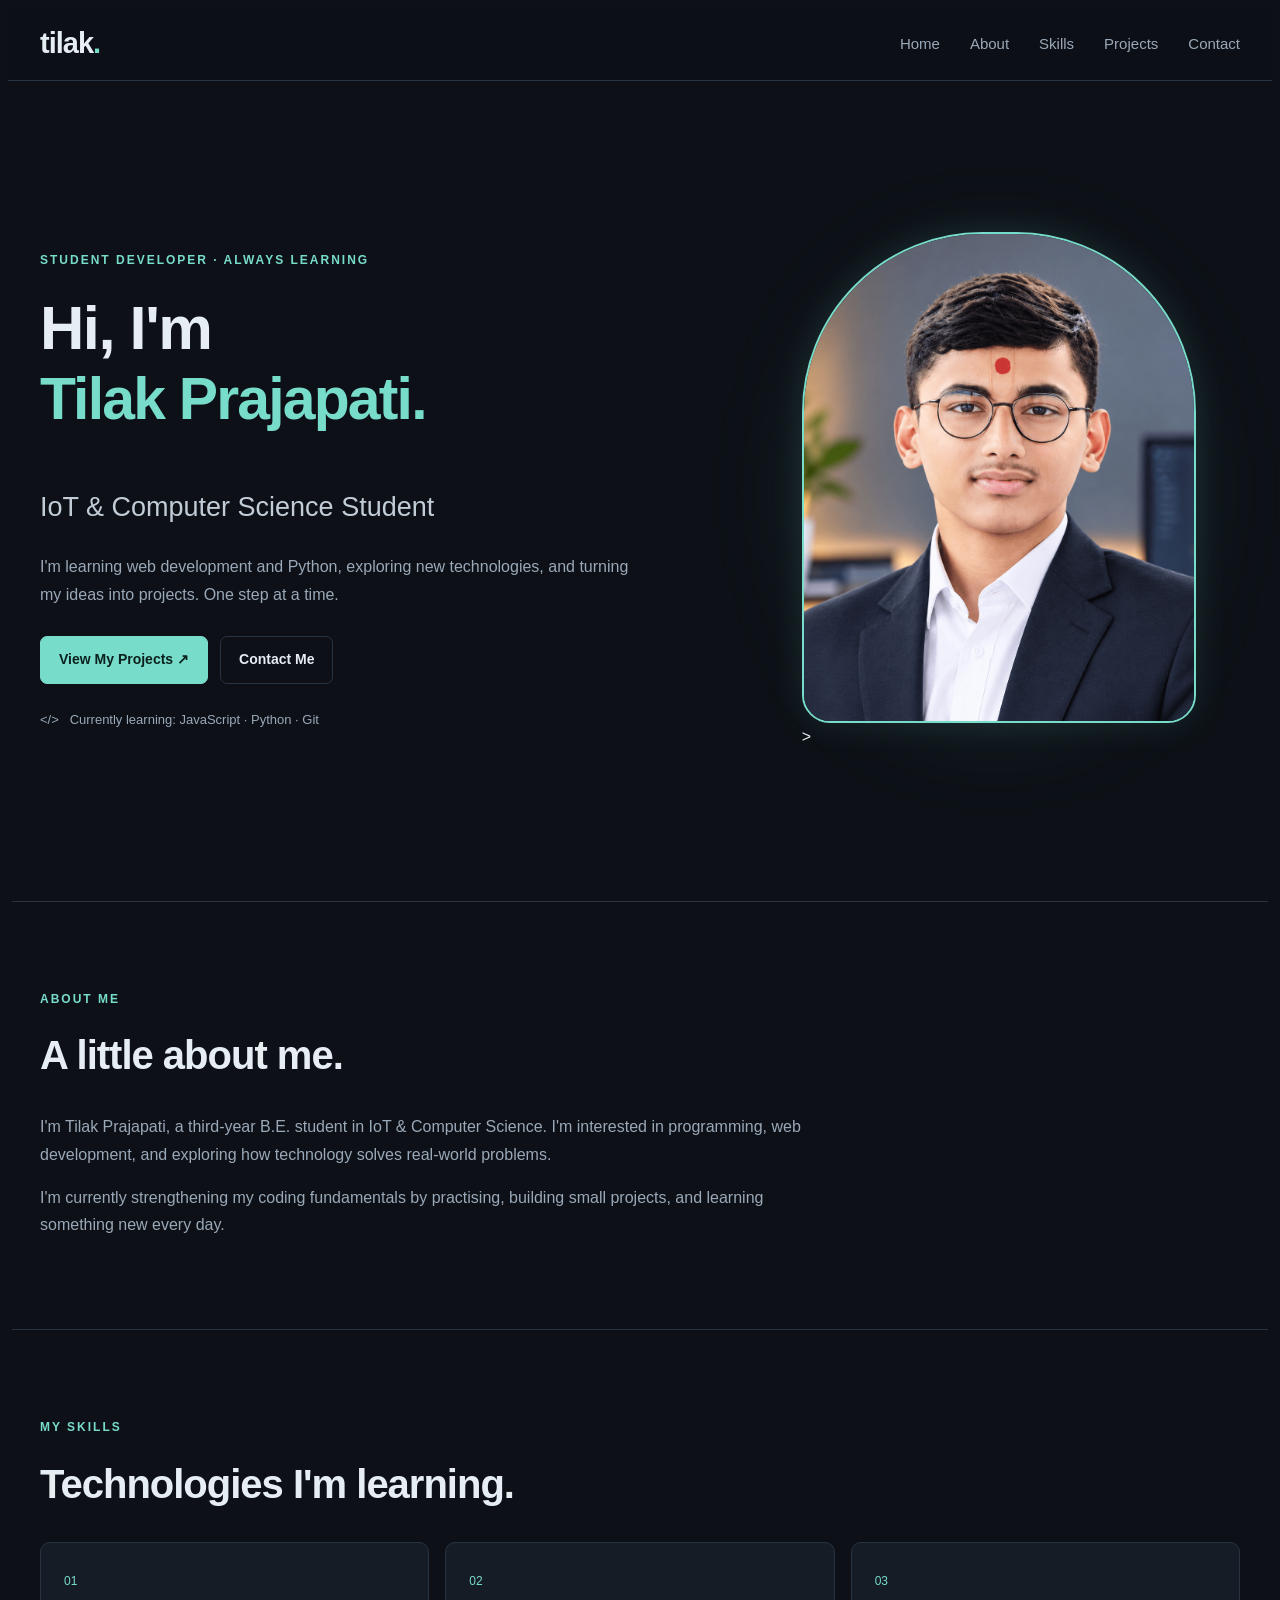
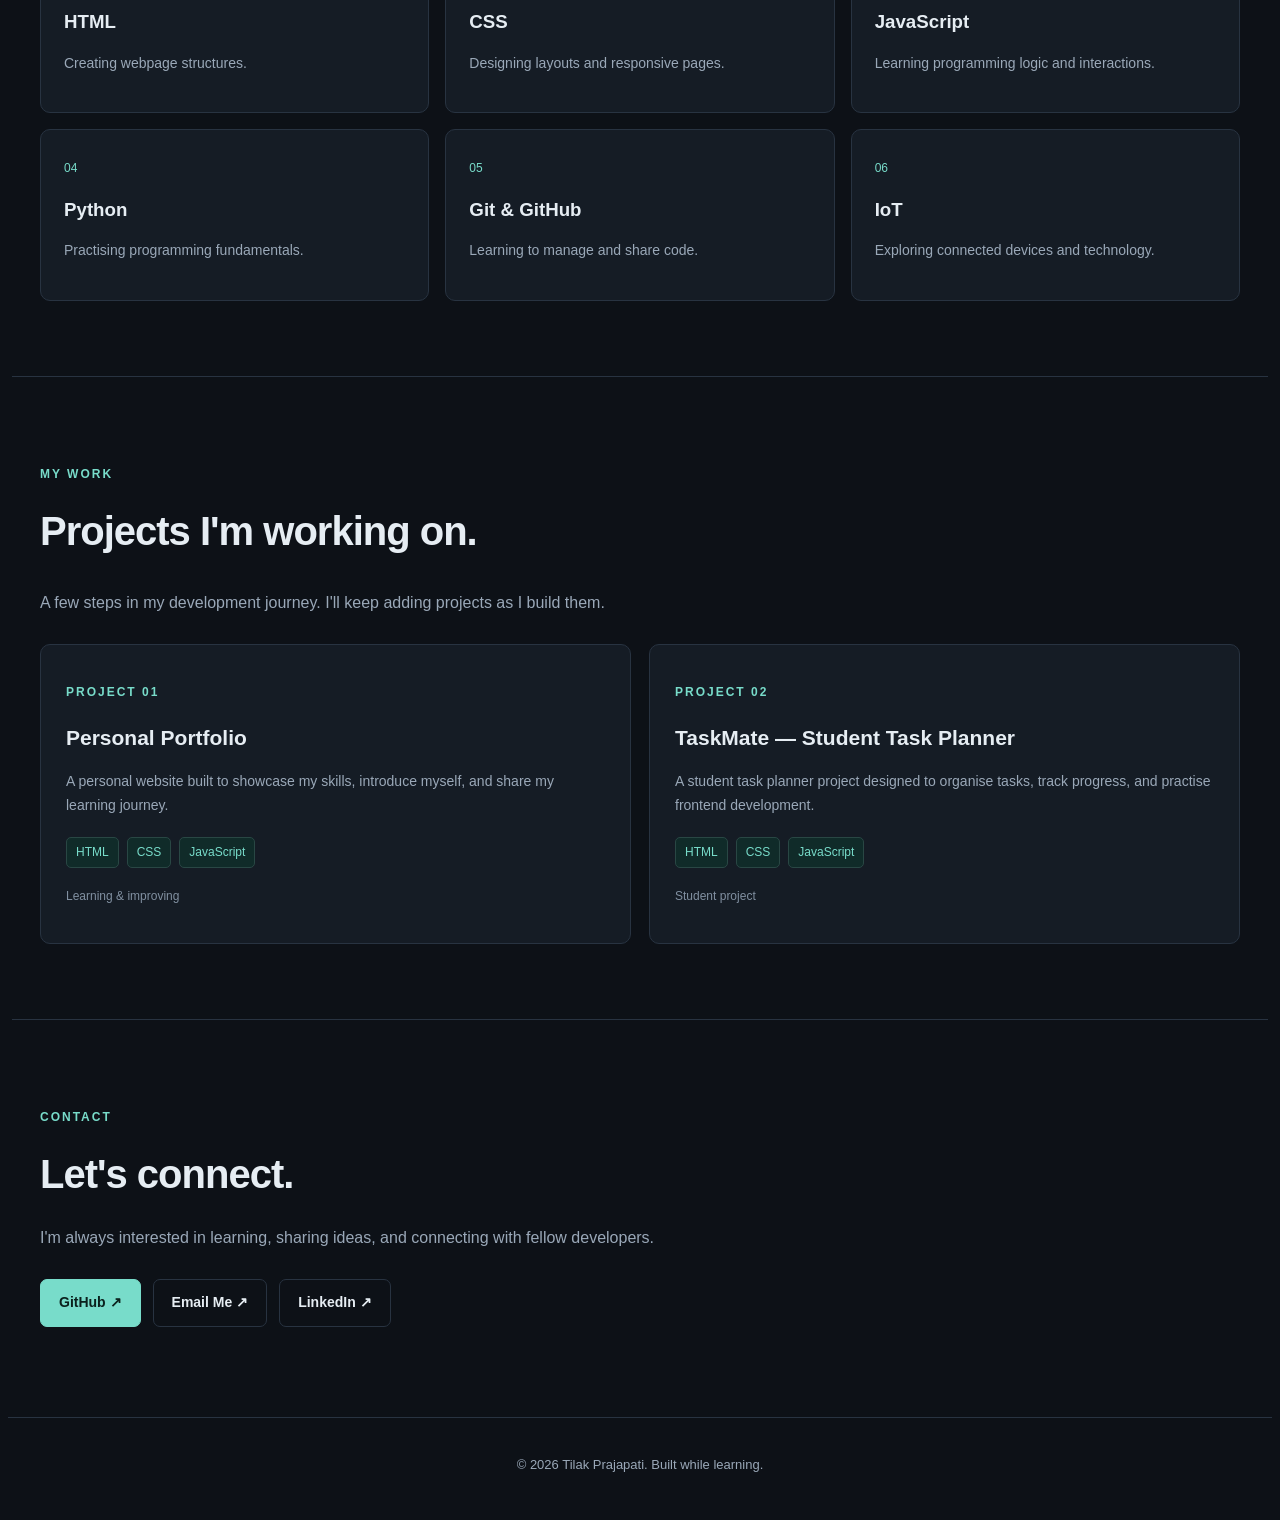
==== commit 8575c74e: "Update index.html" ====
--- a/index.html
+++ b/index.html
@@ -86,6 +86,7 @@
     alt="Tilak Prajapati"
     class="profile-photo"
 >
+>
             </div>
 
         </section>
